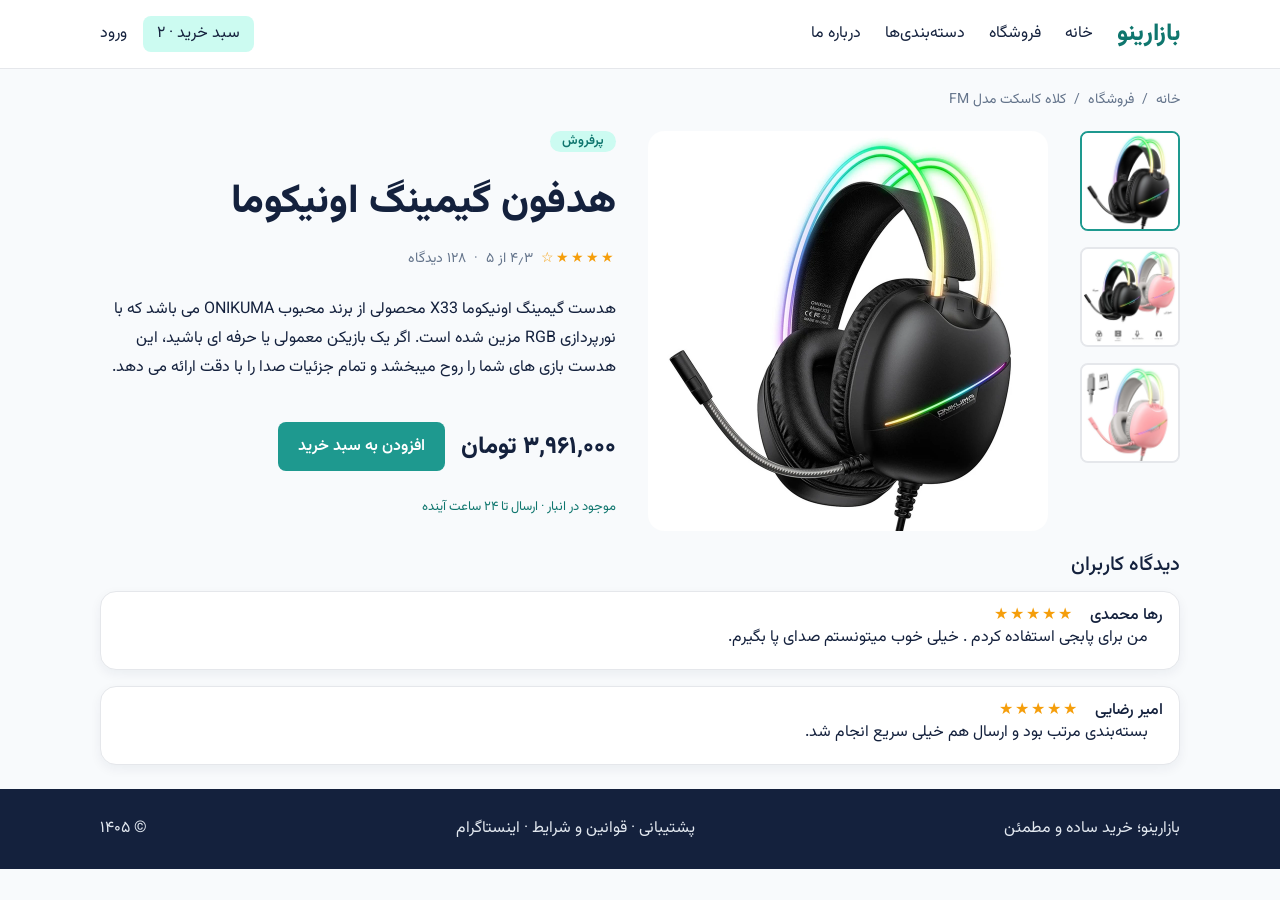
==== product_headphone.html @ a2f3015c "add product_headphone" ====
<!DOCTYPE html>
<html lang="fa" dir="rtl">
<head>
    <meta charset="UTF-8">
    <meta name="viewport" content="width=device-width, initial-scale=1.0">
    <title>هدفون گیمینگ اونیکوما | بازارینو</title>
    <link rel="stylesheet" href="css/reset.css">
    <link rel="stylesheet" href="css/style_product.css">
</head>
<body>
    <header class="header">
        <a href="products.html" class="logo">بازارینو</a>
        <nav class="nav" aria-label="منوی اصلی">
            <ul>
                <li><a href="products.html">خانه</a></li>
                <li><a href="products.html">فروشگاه</a></li>
                <li><a href="products.html">دسته‌بندی‌ها</a></li>
                <li><a href="#">درباره ما</a></li>
            </ul>
        </nav>
        <div class="header-actions">
            <a class="cart-link" href="#">سبد خرید
                <span aria-hidden="true">·</span>
                <span class="cart-count">۲</span>
            </a>
            <a href="register.html">ورود</a>
        </div>
    </header>

    
    <main class="main">
        <nav class="breadcrumb" aria-label="مسیر صفحه">
            <ol>
                <li><a href="products.html">خانه</a></li>
                <li><a href="products.html">فروشگاه</a></li>
                <li aria-current="page">کلاه کاسکت مدل FM</li>
            </ol>
        </nav>

        
        <section class="product">
            <div class="mini-gallery">
                <img class="thumbnail active" src="assets/Onikuma01.webp" alt="نمای اول هدفون گیمینگ" width="100" height="100">
                <img class="thumbnail" src="assets/Onikuma02.webp" alt="نمای دوم هدفون گیمینگ" width="100" height="100">
                <img class="thumbnail" src="assets/Onikuma03.webp" alt="نمای سوم هدفون گیمینگ" width="100" height="100">
            </div>

            <div class="gallery">
                <img class="product-image" src="assets/Onikuma01.webp" alt="هدفون گیمینگ اونیکوما" width="800" height="800">
            </div>

            <div class="info">
                <span class="badge">پرفروش</span>

                <h1>هدفون گیمینگ اونیکوما</h1>

                <p class="rating">
                    <span class="stars" aria-hidden="true">★★★★☆</span>
                    <span class="rating-score">۴٫۳ از ۵</span>
                    <span aria-hidden="true">·</span>
                    <span class="review-count">۱۲۸ دیدگاه</span>
                </p>

                <p class="description">
                    هدست گیمینگ اونیکوما X33 محصولی از برند محبوب ONIKUMA می باشد که با نورپردازی RGB مزین شده است. اگر یک بازیکن معمولی یا حرفه ای باشید، این هدست بازی های شما را روح میبخشد و تمام جزئیات صدا را با دقت ارائه می دهد.
                </p>

                <div class="purchase-actions">
                    <p class="price">۳,۹۶۱,۰۰۰ تومان</p>
                    <button type="button" class="add-to-cart">افزودن به سبد خرید</button>
                </div>

                <p class="stock-status">موجود در انبار · ارسال تا ۲۴ ساعت آینده</p>
            </div>
        </section>

        <section class="reviews">
            <h2>دیدگاه کاربران</h2>

            <article class="review">
                <div class="review-head">
                    <h3>رها محمدی</h3>
                    <span class="stars" role="img" aria-label="امتیاز ۵ از ۵">★★★★★</span>
                </div>
                <p class="review-text">
                    من برای پابجی استفاده کردم . خیلی خوب میتونستم صدای پا بگیرم.
                </p>
            </article>

            <article class="review">
                <div class="review-head">
                    <h3>امیر رضایی</h3>
                    <span class="stars" role="img" aria-label="امتیاز ۵ از ۵">★★★★★</span>
                </div>
                <p class="review-text">
                    بسته‌بندی مرتب بود و ارسال هم خیلی سریع انجام شد.
                </p>
            </article>
        </section>

    </main>

    <footer class="footer">
        <div class="footer-right">
            بازارینو؛ خرید ساده و مطمئن
        </div>

        <nav class="footer-center" aria-label="لینک‌های فوتر">
            <a href="#">پشتیبانی</a>
            <span aria-hidden="true">·</span>
            <a href="#">قوانین و شرایط</a>
            <span aria-hidden="true">·</span>
            <a href="#">اینستاگرام</a>
        </nav>

        <div class="footer-left">
            © ۱۴۰۵
        </div>
    </footer>
</body>
</html>
---- css/style_product.css ----
@font-face {
    font-family: "MyVazirmatn";
    src: url("../font/Vazirmatn[wght].woff2") format("woff2");
    font-weight: 100 900;
    font-style: normal;
    font-display: swap;
}

:root {
    /* رنگ‌ها */
    --color-primary: #1e998f;
    --color-accent: #F59E0B;
    --color-text: #14213D;
    --color-background: #F8FAFC;
    --color-border: #E5E7EB;
    --color-white: #FFFFFF;
    --color-primary-light: #CCFBF1;
    --color-success: #0F766E;
    --color-muted: #64748B;
    --color-footer: #14213D;
    --color-footer-text: #E2E8F0;

    /* گوشه‌های گرد */
    --radius-card: 16px;
    --radius-button: 8px;
    --radius-pill: 8px;

    /* سایهٔ کارت‌ها */
    --shadow-card: 0 4px 12px rgba(20, 33, 61, 0.06);

    /* فاصله‌گذاری */
    --space-1: 8px;
    --space-2: 16px;
    --space-3: 24px;
    --space-4: 32px;
    --space-5: 48px;
}

button,
input,
textarea,
select {
    font-family: "MyVazirmatn", sans-serif;
}

*{
    box-sizing: border-box;
}

body {
    font-family: "MyVazirmatn", sans-serif;
    color: var(--color-text);
    background-color: var(--color-background);
}

/* ====================================================== هدر سایت  */
.header {
    display: flex;
    align-items: center;
    justify-content: flex-start;
    gap: var(--space-3);
    padding: var(--space-2) var(--space-3);
    background-color: var(--color-white);
    border-bottom: 1px solid var(--color-border);
    padding-inline: 100px;
}

/* لوگو */
.logo {
    color: var(--color-success);
    font-size: 24px;
    font-weight: 800;
    text-decoration: none;
    white-space: nowrap;
}

/* منوی اصلی */
.nav ul {
    display: flex;
    align-items: center;
    gap: var(--space-3);
    margin: 0;
    padding: 0;
    list-style: none;
}

.nav a,
.header-actions a {
    color: var(--color-text);
    text-decoration: none;
    transition: color 0.2s ease;
}

.nav a:hover,
.header-actions a:hover {
    color: var(--color-primary);
}

/* ورود و سبد خرید */
.header-actions {
    display: flex;
    margin-right: auto;
    align-items: center;
    gap: var(--space-2);
    white-space: nowrap;
}

/* کل بخش سبد خرید */
.cart-link {
    padding: 10px 14px;
    gap: 8px;
    border-radius: var(--radius-pill);
    background-color: var(--color-primary-light);
    color: var(--color-primary);
}
/* ====================================================== مسیر راهنما */
.breadcrumb {
    color: var(--color-muted);
    font-size: 14px;
    margin-block: var(--space-3);
    padding-inline: 100px;
}

.breadcrumb ol {
    display: flex;
    align-items: center;
    flex-wrap: wrap;
    gap: var(--space-1);
    margin: 0;
    padding: 0;
    list-style: none;
}

.breadcrumb li {
    display: flex;
    align-items: center;
    gap: var(--space-1);
}

.breadcrumb li:not(:last-child)::after {
    content: "/";
    color: var(--color-muted);
}

.breadcrumb a {
    color: inherit;
    text-decoration: none;
    transition: color 0.2s ease;
}

.breadcrumb a:hover {
    color: var(--color-primary);
}
/* ================================================= چیدمان سه ستون هه */

/* بخش اصلی محصول */
.product {
    display: grid;
    grid-template-columns: 100px 400px minmax(0, 1fr);
    gap: var(--space-4);
    align-items: start;
    padding-inline: 100px;
}

/* تصاویر کوچک محصول */
.thumbnail {
    display: block;
    width: 100px;
    height: 100px;
    object-fit: cover;
    border: 2px solid var(--color-border);
    border-radius: var(--radius-button);
    cursor: pointer;
}

/* تصویر کوچک انتخاب‌شده */
.thumbnail.active {
    border-color: var(--color-primary);
}

/* فاصله بین سه تا عکس کوچک */
.mini-gallery {
    display: flex;
    flex-direction: column;
    gap: 16px;
}

/* کادر تصویر اصلی */
.gallery {
    width: 100%;
    min-width: 0;
}

/* تصویر بزرگ محصول */
.product-image {
    display: block;
    width: 100%;
    max-width: 400px;
    height: auto;
    border-radius: var(--radius-card);
    object-fit: contain;
}

/* برچسب پرفروش */
.badge {
    display: inline-block;
    padding: 4px 12px;
    background-color: var(--color-primary-light);
    color: var(--color-success);
    border-radius: 999px;
    font-size: 13px;
    font-weight: 600;
}

/* عنوان اصلی محصول */
h1 {
    font-weight: 800;
    font-size: 40px;
    color: var(--color-text);
    padding: 30px 0px;
}

/* امتیاز محصول */
.rating {
    display: flex;
    align-items: center;
    flex-wrap: wrap;
    gap: var(--space-1);
    color: var(--color-muted);
    font-size: 14px;
    padding: 0px 0px 30px 0px;
}

/* ستاره‌های امتیاز */
.stars {
    color: var(--color-accent);
    letter-spacing: 2px;
}

/* توضیحات محصول */
.description {
    color: #475569;
    line-height: 1.8;
}

/* قیمت و دکمه خرید */
.purchase-actions {
    display: flex;
    align-items: center;
    gap: var(--space-2);
    flex-wrap: wrap;
    padding: 40px 0px 30px 0px;
}

/* قیمت محصول */
.price {
    font-size: 24px;
    font-weight: 800;
    color: var(--color-text);
}

/* دکمه افزودن به سبد خرید */
.add-to-cart {
    padding: 12px 20px;
    background-color: var(--color-primary);
    color: var(--color-white);
    border: none;
    border-radius: var(--radius-button);
    font-size: 16px;
    font-weight: 600;
    cursor: pointer;
    transition: background-color 0.2s ease, box-shadow 0.2s ease;
}

.add-to-cart:hover {
    background-color: var(--color-success);
}

.add-to-cart:focus-visible {
    outline: 3px solid var(--color-success);
    outline-offset: 3px;
}

/* وضعیت موجودی */
.stock-status {
    color: var(--color-success);
    font-size: 13px;
}

/*===================================================== بخش دیدگاه‌ها */
.reviews {
    display: flex;
    flex-direction: column;
    gap: 16px;
    padding-inline: 100px;
    margin-top: 24px;
}

/* کارت هر دیدگاه */
.review {
    background-color: var(--color-white);
    border: 1px solid var(--color-border);
    border-radius: var(--radius-card);
    box-shadow: var(--shadow-card);
    padding: var(--space-2);
}

.reviews h2{
    font-size: 20px;
    font-weight: 500;
}
.review-head h3 {
    font-size: 16px;
    font-weight: 500;
}

/* نام نویسنده و امتیاز */
.review-head {
    display: flex;
    align-items: center;
    justify-content:flex-start;
    gap: var(--space-2);
}

/* متن دیدگاه */
.review-text {
    color: #475569;
    line-height: 1.8;
    padding-right: 15px;
}

/*========================================================== فوتر سایت */
.footer {
    display: flex;
    justify-content: space-between;
    align-items: flex-start;
    gap: var(--space-3);
    padding: var(--space-4) 100px;
    background-color: var(--color-footer);
    color: var(--color-footer-text);
    margin-top: 24px;
}

.footer a {
    color: var(--color-footer-text);
    text-decoration: none;
}

/* واکنش‌گرایی صفحه تک‌محصول */
@media (max-width: 768px) {
    .header {
        flex-wrap: wrap;
        gap: 16px;
        padding: 16px;
    }

    .nav {
        order: 1;
        width: 100%;
    }

    .nav ul {
        flex-wrap: wrap;
        gap: 12px 16px;
    }

    .breadcrumb {
        padding-inline: 16px;
    }

    .product {
        grid-template-columns: minmax(0, 1fr);
        gap: 24px;
        padding-inline: 16px;
    }

    .footer {
        flex-wrap: wrap;
        gap: 16px;
        padding: 24px 16px;
    }
}

@media (max-width: 480px) {
    .footer {
        flex-direction: column;
        align-items: flex-start;
    }
}

/* حالت تاریک */
@media (prefers-color-scheme: dark) {
    :root {
        --color-text: #E2E8F0;
        --color-background: #0F172A;
        --color-border: #334155;
        --color-white: #1E293B;
        --color-primary-light: #134E4A;
        --color-success: #34D399;
        --color-muted: #94A3B8;
        --color-footer: #020617;
        --color-footer-text: #E2E8F0;
    }
}
.description,
.review-text {
    color: var(--color-text);
}
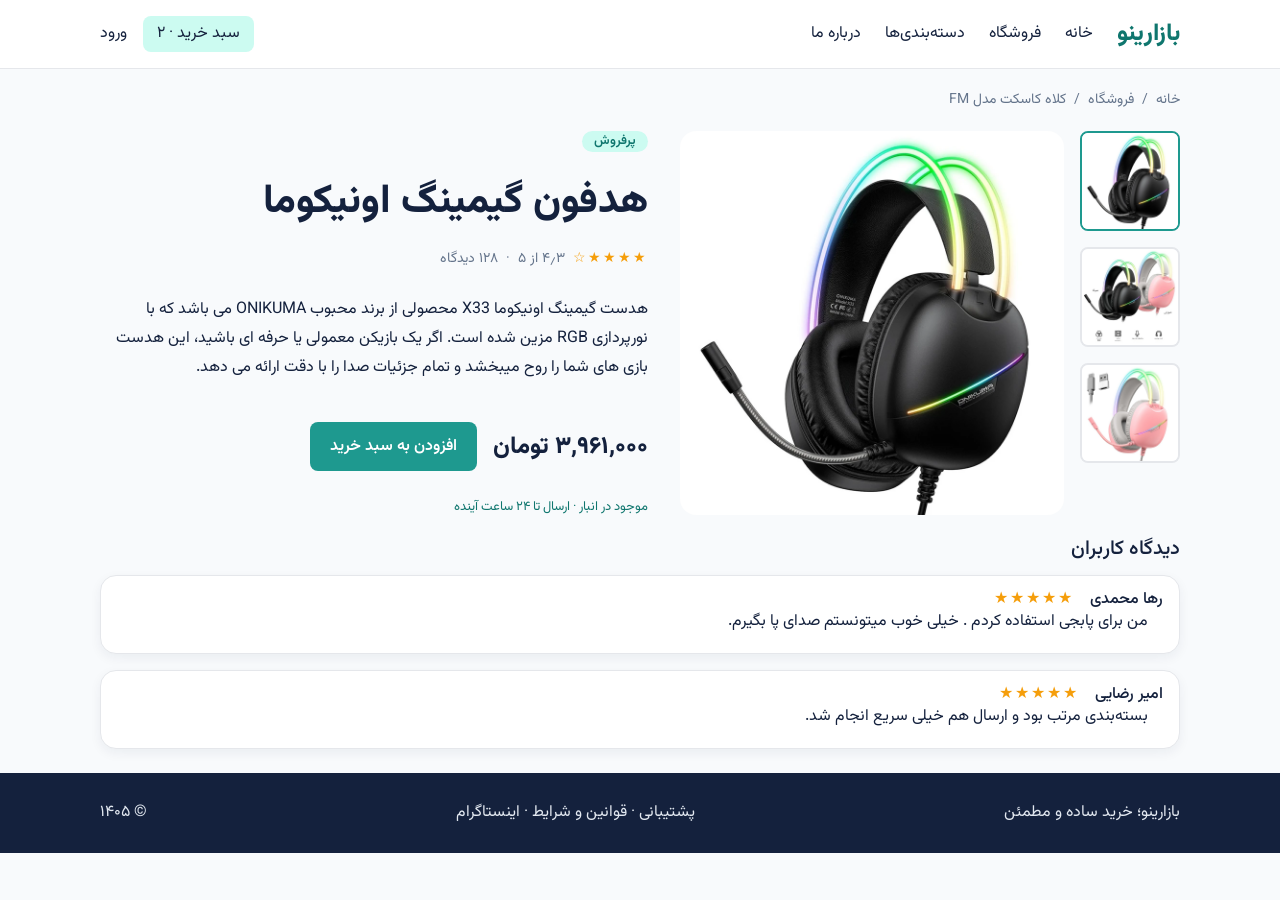
==== commit 1828276d: "Adding a new tag for galleries and mini-galleries to improve mobile structure within media queries." ====
--- a/product_headphone.html
+++ b/product_headphone.html
@@ -39,14 +39,16 @@
 
         
         <section class="product">
-            <div class="mini-gallery">
-                <img class="thumbnail active" src="assets/Onikuma01.webp" alt="نمای اول هدفون گیمینگ" width="100" height="100">
-                <img class="thumbnail" src="assets/Onikuma02.webp" alt="نمای دوم هدفون گیمینگ" width="100" height="100">
-                <img class="thumbnail" src="assets/Onikuma03.webp" alt="نمای سوم هدفون گیمینگ" width="100" height="100">
-            </div>
+            <div class="product-gallery">
+                <div class="mini-gallery">
+                    <img class="thumbnail active" src="assets/Onikuma01.webp" alt="نمای اول هدفون گیمینگ" width="100" height="100">
+                    <img class="thumbnail" src="assets/Onikuma02.webp" alt="نمای دوم هدفون گیمینگ" width="100" height="100">
+                    <img class="thumbnail" src="assets/Onikuma03.webp" alt="نمای سوم هدفون گیمینگ" width="100" height="100">
+                </div>
 
-            <div class="gallery">
-                <img class="product-image" src="assets/Onikuma01.webp" alt="هدفون گیمینگ اونیکوما" width="800" height="800">
+                <div class="gallery">
+                    <img class="product-image" src="assets/Onikuma01.webp" alt="هدفون گیمینگ اونیکوما" width="800" height="800">
+                </div>
             </div>
 
             <div class="info">
--- a/css/style_product.css
+++ b/css/style_product.css
@@ -157,10 +157,18 @@
 /* بخش اصلی محصول */
 .product {
     display: grid;
-    grid-template-columns: 100px 400px minmax(0, 1fr);
+    grid-template-columns: 500px minmax(0, 1fr);
     gap: var(--space-4);
     align-items: start;
     padding-inline: 100px;
+}
+
+.product-gallery {
+    display: grid;
+    grid-template-columns: 100px minmax(0, 400px);
+    gap: 16px;
+    align-items: start;
+    min-width: 0;
 }
 
 /* تصاویر کوچک محصول */
@@ -373,6 +381,43 @@
         grid-template-columns: minmax(0, 1fr);
         gap: 24px;
         padding-inline: 16px;
+    }
+
+    .product-gallery {
+        display: grid;
+        grid-template-columns: 80px minmax(0, 1fr);
+        gap: 12px;
+        align-items: start;
+        min-width: 0;
+    }
+
+    .gallery {
+        grid-column: 2;
+        grid-row: 1;
+        width: 100%;
+        min-width: 0;
+        margin: 0;
+    }
+
+    .mini-gallery {
+        grid-column: 1;
+        grid-row: 1;
+        flex-direction: column;
+        gap: 12px;
+        min-width: 0;
+    }
+
+    .thumbnail {
+        width: 100%;
+        height: auto;
+        aspect-ratio: 1;
+    }
+
+    .product-image {
+        display: block;
+        width: 100%;
+        max-width: 400px;
+        height: auto;
     }
 
     .footer {
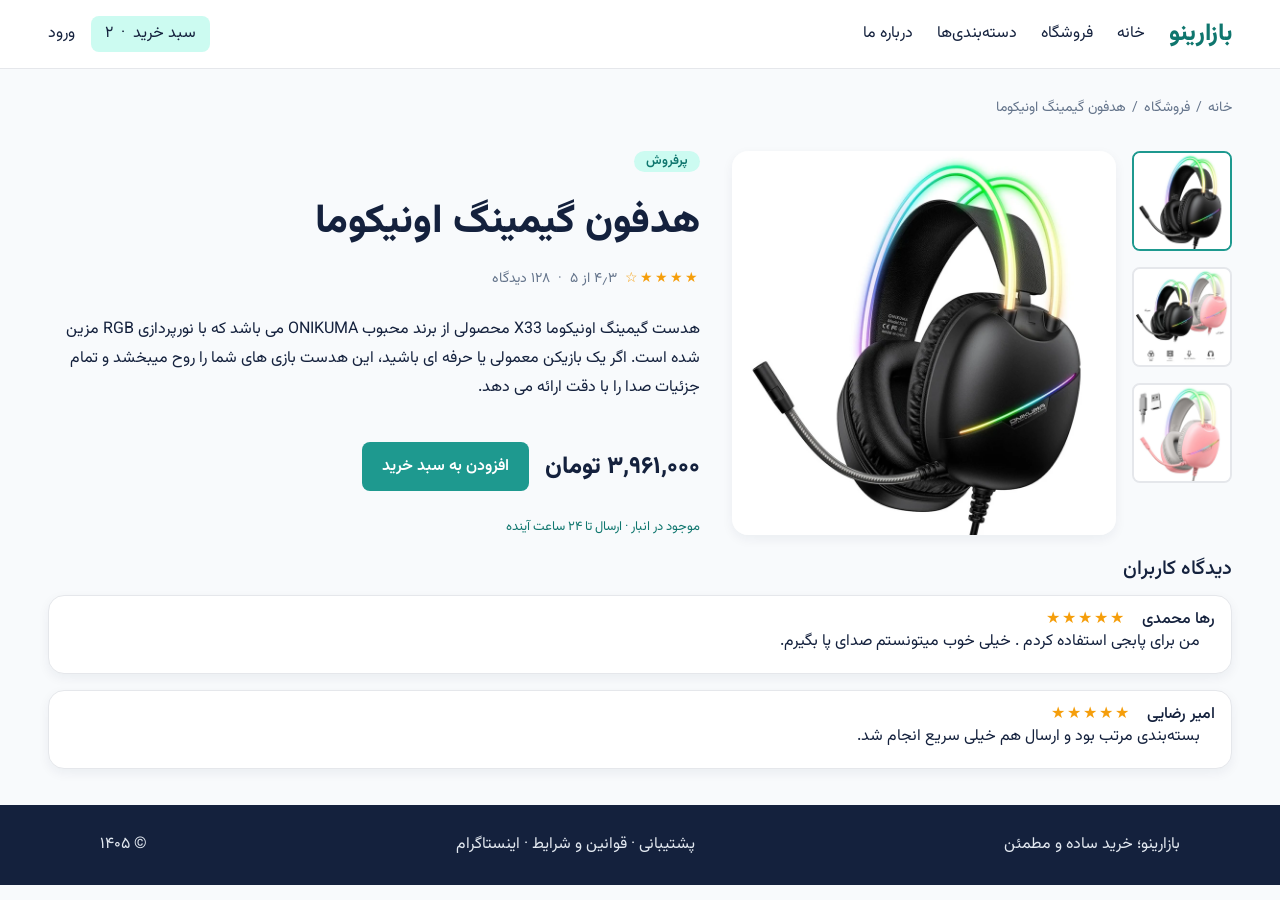
==== commit e59ef642: "Fixing minor bugs and restructuring the page layout" ====
--- a/product_headphone.html
+++ b/product_headphone.html
@@ -27,17 +27,15 @@
         </div>
     </header>
 
-    
     <main class="main">
-        <nav class="breadcrumb" aria-label="مسیر صفحه">
+        <nav aria-label="مسیر صفحه">
             <ol>
                 <li><a href="products.html">خانه</a></li>
                 <li><a href="products.html">فروشگاه</a></li>
-                <li aria-current="page">کلاه کاسکت مدل FM</li>
+                <li aria-current="page">هدفون گیمینگ اونیکوما</li>
             </ol>
         </nav>
 
-        
         <section class="product">
             <div class="product-gallery">
                 <div class="mini-gallery">
--- a/css/style_product.css
+++ b/css/style_product.css
@@ -24,7 +24,7 @@
     /* گوشه‌های گرد */
     --radius-card: 16px;
     --radius-button: 8px;
-    --radius-pill: 8px;
+    --radius-pill: 999px;
 
     /* سایهٔ کارت‌ها */
     --shadow-card: 0 4px 12px rgba(20, 33, 61, 0.06);
@@ -60,10 +60,9 @@
     align-items: center;
     justify-content: flex-start;
     gap: var(--space-3);
-    padding: var(--space-2) var(--space-3);
+    padding: var(--space-2) var(--space-5);
     background-color: var(--color-white);
     border-bottom: 1px solid var(--color-border);
-    padding-inline: 100px;
 }
 
 /* لوگو */
@@ -89,7 +88,7 @@
 .header-actions a {
     color: var(--color-text);
     text-decoration: none;
-    transition: color 0.2s ease;
+    transition: color 0.3s ease;
 }
 
 .nav a:hover,
@@ -97,7 +96,7 @@
     color: var(--color-primary);
 }
 
-/* ورود و سبد خرید */
+/* تنظیم ورود و سبد خرید */
 .header-actions {
     display: flex;
     margin-right: auto;
@@ -106,61 +105,65 @@
     white-space: nowrap;
 }
 
-/* کل بخش سبد خرید */
+/*  تنظیم سبد خرید و تعداد محصول */
 .cart-link {
     padding: 10px 14px;
+    display: flex;
+    align-items: center;
     gap: 8px;
-    border-radius: var(--radius-pill);
+    border-radius: var(--radius-button);
     background-color: var(--color-primary-light);
     color: var(--color-primary);
 }
 /* ====================================================== مسیر راهنما */
-.breadcrumb {
+.main {
+    padding: 32px var(--space-5) 0;
+    margin-bottom: 36px;
+    text-align: right;
+}
+
+.main nav {
+    margin-bottom: 36px;
     color: var(--color-muted);
     font-size: 14px;
-    margin-block: var(--space-3);
-    padding-inline: 100px;
-}
-
-.breadcrumb ol {
-    display: flex;
-    align-items: center;
-    flex-wrap: wrap;
-    gap: var(--space-1);
+}
+
+.main ol {
+    display: flex;
+    align-items: center;
+    gap: 6px;
     margin: 0;
     padding: 0;
     list-style: none;
 }
 
-.breadcrumb li {
-    display: flex;
-    align-items: center;
-    gap: var(--space-1);
-}
-
-.breadcrumb li:not(:last-child)::after {
+.main li {
+    display: flex;
+    align-items: center;
+    gap: 6px;
+}
+
+.main li:not(:last-child)::after {
     content: "/";
     color: var(--color-muted);
 }
 
-.breadcrumb a {
+.main nav a {
     color: inherit;
     text-decoration: none;
-    transition: color 0.2s ease;
-}
-
-.breadcrumb a:hover {
+    transition: color 0.3s ease;
+}
+
+.main nav a:hover {
     color: var(--color-primary);
 }
 /* ================================================= چیدمان سه ستون هه */
-
 /* بخش اصلی محصول */
 .product {
     display: grid;
     grid-template-columns: 500px minmax(0, 1fr);
     gap: var(--space-4);
     align-items: start;
-    padding-inline: 100px;
 }
 
 .product-gallery {
@@ -208,6 +211,7 @@
     height: auto;
     border-radius: var(--radius-card);
     object-fit: contain;
+    box-shadow: var(--shadow-card);
 }
 
 /* برچسب پرفروش */
@@ -216,7 +220,7 @@
     padding: 4px 12px;
     background-color: var(--color-primary-light);
     color: var(--color-success);
-    border-radius: 999px;
+    border-radius: var(--radius-pill);
     font-size: 13px;
     font-weight: 600;
 }
@@ -226,7 +230,7 @@
     font-weight: 800;
     font-size: 40px;
     color: var(--color-text);
-    padding: 30px 0px;
+    padding: 30px 0;
 }
 
 /* امتیاز محصول */
@@ -237,7 +241,7 @@
     gap: var(--space-1);
     color: var(--color-muted);
     font-size: 14px;
-    padding: 0px 0px 30px 0px;
+    padding-bottom: 30px;
 }
 
 /* ستاره‌های امتیاز */
@@ -248,7 +252,7 @@
 
 /* توضیحات محصول */
 .description {
-    color: #475569;
+    color: var(--color-text);
     line-height: 1.8;
 }
 
@@ -258,7 +262,7 @@
     align-items: center;
     gap: var(--space-2);
     flex-wrap: wrap;
-    padding: 40px 0px 30px 0px;
+    padding: 40px 0 30px;
 }
 
 /* قیمت محصول */
@@ -301,7 +305,6 @@
     display: flex;
     flex-direction: column;
     gap: 16px;
-    padding-inline: 100px;
     margin-top: 24px;
 }
 
